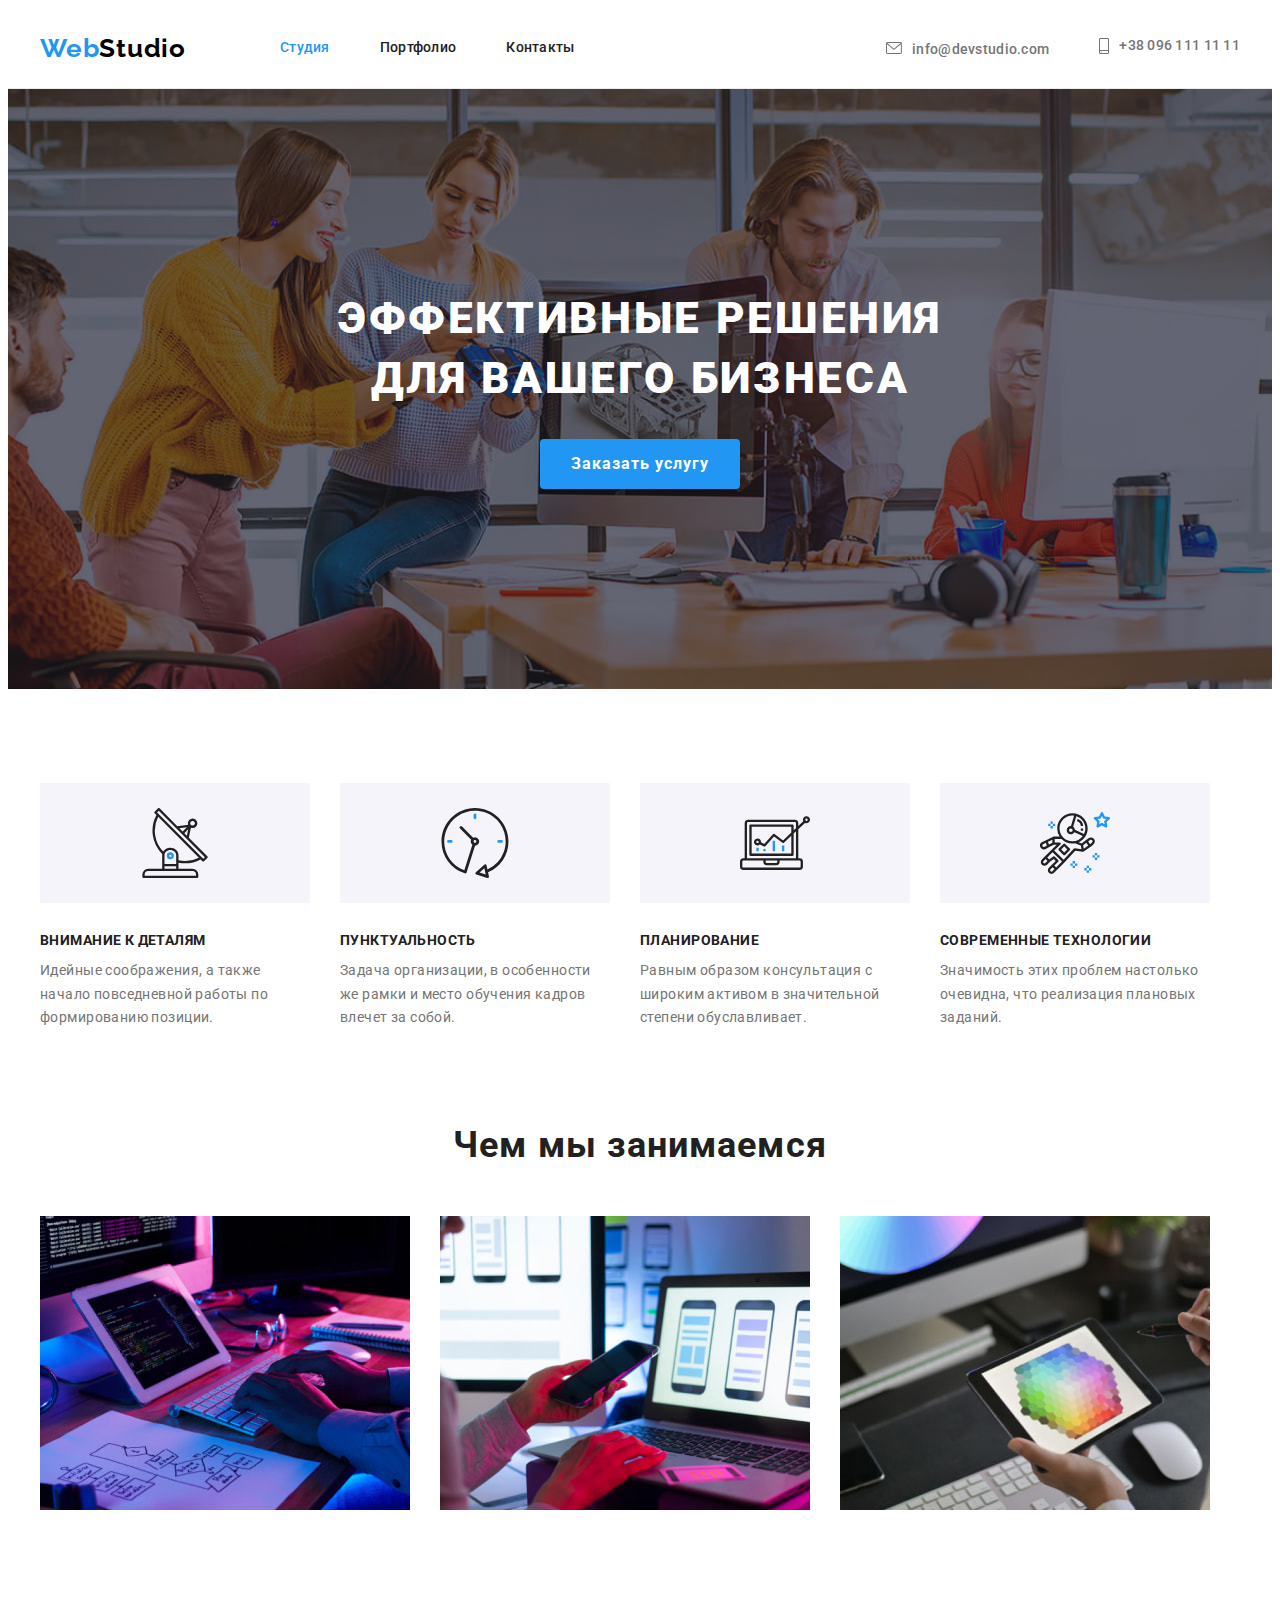
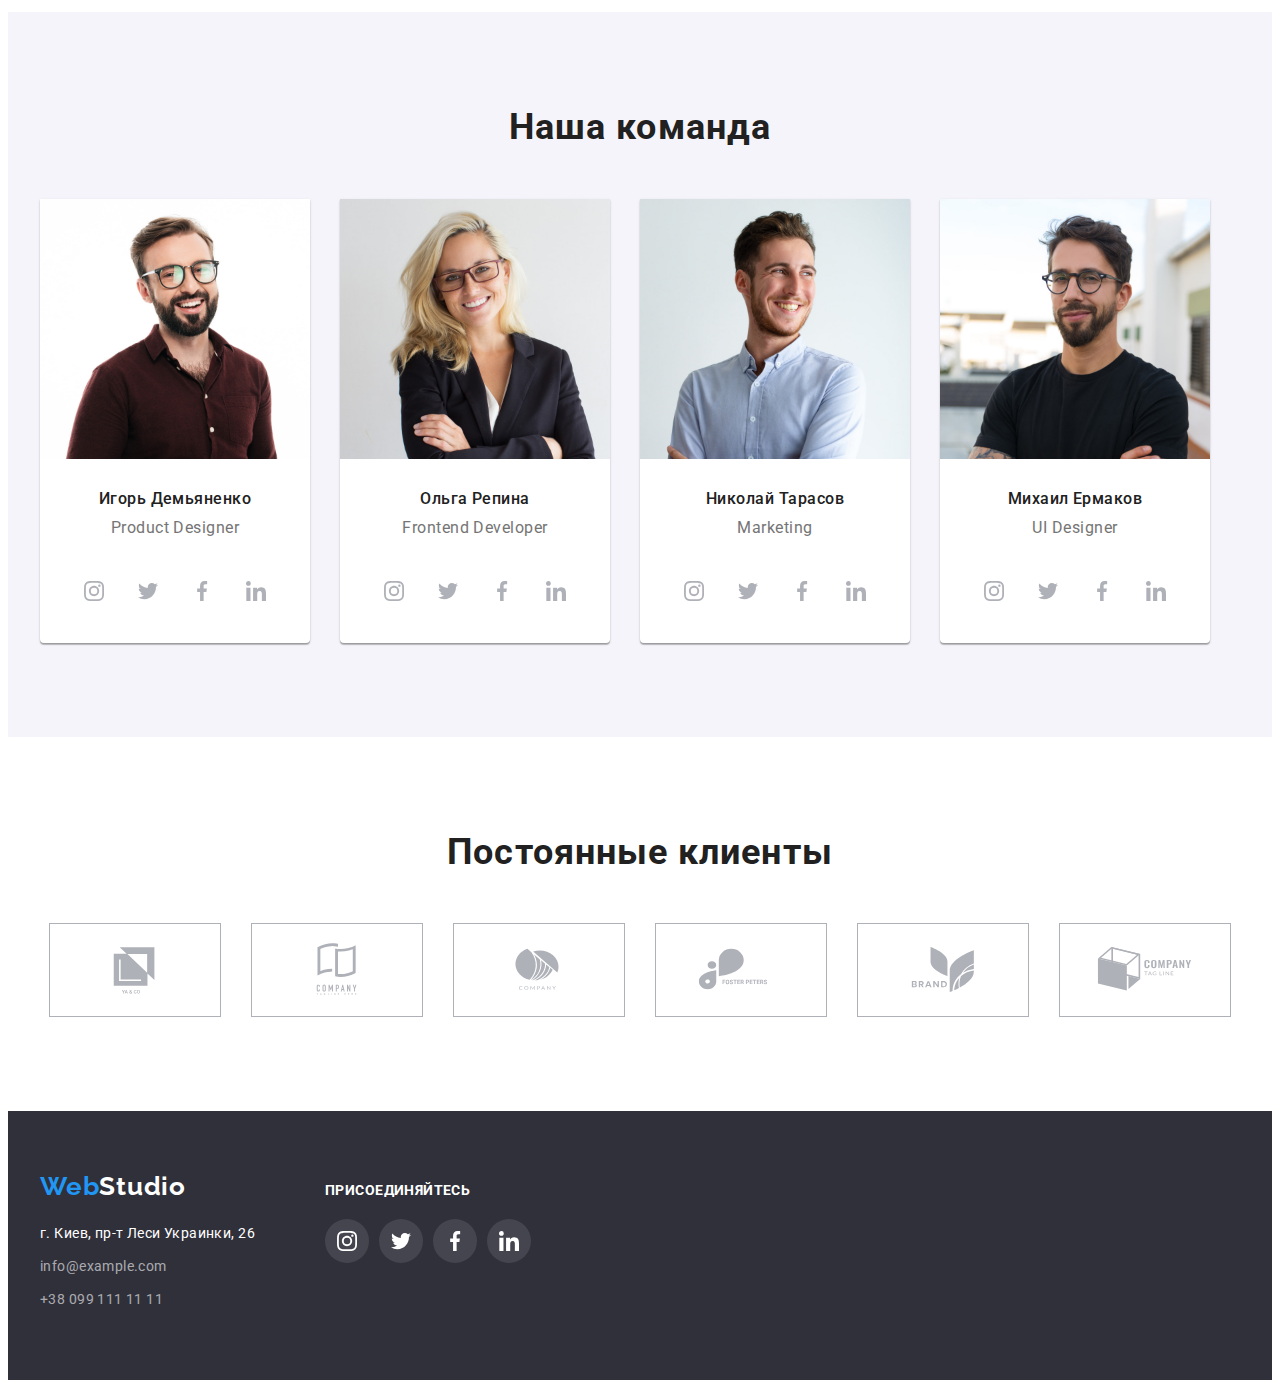
==== index.html @ c4094165 "Initial commit" ====
<!DOCTYPE html>
<html lang="ru">
  <head>
    <meta charset="UTF-8" />
    <meta http-equiv="X-UA-Compatible" content="IE=edge" />
    <meta name="viewport" content="width=device-width, initial-scale=1.0" />
    <title>Главная страница веб-студии</title>
    <link rel="preconnect" href="https://fonts.googleapis.com" />
    <link rel="preconnect" href="https://fonts.gstatic.com" crossorigin />
    <link
      href="https://fonts.googleapis.com/css2?family=Raleway:wght@700&family=Roboto:wght@400;500;700;900&display=swap"
      rel="stylesheet"
    />
    <link
      rel="stylesheet"
      href="https://cdnjs.cloudflare.com/ajax/libs/modern-normalize/1.1.0/modern-normalize.min.css"
      integrity="sha512-wpPYUAdjBVSE4KJnH1VR1HeZfpl1ub8YT/NKx4PuQ5NmX2tKuGu6U/JRp5y+Y8XG2tV+wKQpNHVUX03MfMFn9Q=="
      crossorigin="anonymous"
      referrerpolicy="no-referrer"
    />

    <link rel="stylesheet" href="./css/styles.css" />
  </head>

  <body>
    <!-- Шапка сайту-->
    <header class="header">
      <div class="container">
        <a class="logo studio" href="WebStudio" aria-label="Логотип сайта WebStudio"
          >Web<span class="studio-black">Studio</span></a
        >

        <nav class="navigation">
          <ul class="list-nav">
            <li class="item-nav">
              <a class="link active" href="#">Студия</a>
            </li>
            <li class="item-nav">
              <a class="link" href="./portfolio.html">Портфолио</a>
            </li>
            <li class="item-nav">
              <a class="link" href="#">Контакты</a>
            </li>
          </ul>
        </nav>

        <ul class="auth-nav list">
          <li class="item">
            <a class="mail" href="mailto:info@devstudio.com">
              <svg class="icon-envelope" width="16px" height="12px">
                <use href="./images/icon.svg/sprite.svg.svg#icon-envelope"></use></svg
              >info@devstudio.com</a
            >
          </li>
          <li class="item">
            <a class="phone" href="tel:380961111111">
              <svg class="icon-phone" width="10px" height="16px">
                <use href="./images/icon.svg/sprite.svg.svg#icon-smartphone"></use></svg
              >+38 096 111 11 11</a
            >
          </li>
        </ul>
      </div>
    </header>

    <main>
      <!--Секція Герой-->

      <section class="hero">
        <div class="container">
          <h1 class="hero-title">Эффективные решения для вашего бизнеса</h1>
          <button class="btn studio" type="button">Заказать услугу</button>
        </div>
      </section>

      <!--Секція Особливості-->
      <section class="section">
        <div class="container">
          <h2 class="visually-hidden">Преимущества</h2>
          <ul class="feature-list">
            <li class="feature-item">
              <div class="feature-icon">
                <svg class="icon-antenna" width="70" height="70">
                  <use href="./images/icon.svg/sprite.svg.svg#icon-antenna"></use>
                </svg>
              </div>
              <h3 class="feature-title">Внимание к деталям</h3>
              <p class="description">
                Идейные соображения, а также начало повседневной работы по формированию позиции.
              </p>
            </li>
            <li class="feature-item">
              <div class="feature-icon">
                <svg class="icon-antenna" width="70" height="70">
                  <use href="./images/icon.svg/sprite.svg.svg#icon-clock"></use>
                </svg>
              </div>
              <h3 class="feature-title">Пунктуальность</h3>
              <p class="description">
                Задача организации, в особенности же рамки и место обучения кадров влечет за собой.
              </p>
            </li>
            <li class="feature-item">
              <div class="feature-icon">
                <svg class="icon-antenna" width="70" height="70">
                  <use href="./images/icon.svg/sprite.svg.svg#icon-diagram"></use>
                </svg>
              </div>
              <h3 class="feature-title">Планирование</h3>
              <p class="description">
                Равным образом консультация с широким активом в значительной степени обуславливает.
              </p>
            </li>
            <li class="feature-item">
              <div class="feature-icon">
                <svg class="icon-antenna" width="70" height="70">
                  <use href="./images/icon.svg/sprite.svg.svg#icon-astronaut"></use>
                </svg>
              </div>
              <h3 class="feature-title">Современные технологии</h3>
              <p class="description">
                Значимость этих проблем настолько очевидна, что реализация плановых заданий.
              </p>
            </li>
          </ul>
        </div>
      </section>

      <!--Секция про нас-->
      <section class="section about-section">
        <div class="container">
          <h2 class="section-title">Чем мы занимаемся</h2>
          <ul class="list-about">
            <li class="item-img">
              <img class="about-img" src="./images/product/img-1.jpg" alt="Ноутбуки" width="370" />
            </li>
            <li class="item-img">
              <img class="about-img" src="./images/product/img-2.jpg" alt="Телефони" width="370" />
            </li>
            <li class="item-img">
              <img class="about-img" src="./images/product/img-3.jpg" alt="Планшети" width="370" />
            </li>
          </ul>
        </div>
      </section>

      <!--Секція Команда-->
      <section class="section team">
        <div class="container">
          <h2 class="section-title">Наша команда</h2>

          <ul class="member-list">
            <li class="member-item">
              <img
                class="member-img"
                src="./images/command/member-1.jpg"
                alt="Игорь Демьяненко"
                width="270"
              />
              <div class="member-text">
                <h3 class="member-title">Игорь Демьяненко</h3>
                <p class="member-position">Product Designer</p>
              </div>
              <ul class="social-items">
                <li class="socials">
                  <a class="border-icon" href="Instagram">
                    <svg class="icon-instagram" width="20px" height="20px">
                      <use href="./images/icon.svg/sprite.svg.svg#icon-instagram"></use>
                    </svg>
                  </a>
                </li>

                <li class="socials">
                  <a class="border-icon" href="Twitter">
                    <svg class="icon-twitter" width="20px" height="20px">
                      <use href="./images/icon.svg/sprite.svg.svg#icon-twitter"></use>
                    </svg>
                  </a>
                </li>

                <li class="socials">
                  <a class="border-icon" href="Facebook">
                    <svg class="icon-facebook" width="20px" height="20px">
                      <use href="./images/icon.svg/sprite.svg.svg#icon-facebook"></use>
                    </svg>
                  </a>
                </li>

                <li class="socials">
                  <a class="border-icon" href="Linkedin">
                    <svg class="icon-linkedin" width="20px" height="20px">
                      <use href="./images/icon.svg/sprite.svg.svg#icon-linkedin"></use>
                    </svg>
                  </a>
                </li>
              </ul>
            </li>

            <li class="member-item">
              <img
                class="member-img"
                src="./images/command/member-2.jpg"
                alt="Ольга Репина"
                width="270"
              />
              <div class="member-text">
                <h3 class="member-title">Ольга Репина</h3>
                <p class="member-position">Frontend Developer</p>
              </div>
              <ul class="social-items">
                <li class="socials">
                  <a class="border-icon" href="Instagram">
                    <svg class="icon-instagram" width="20px" height="20px">
                      <use href="./images/icon.svg/sprite.svg.svg#icon-instagram"></use>
                    </svg>
                  </a>
                </li>

                <li class="socials">
                  <a class="border-icon" href="Twitter">
                    <svg class="icon-twitter" width="20px" height="20px">
                      <use href="./images/icon.svg/sprite.svg.svg#icon-twitter"></use>
                    </svg>
                  </a>
                </li>

                <li class="socials">
                  <a class="border-icon" href="Facebook">
                    <svg class="icon-facebook" width="20px" height="20px">
                      <use href="./images/icon.svg/sprite.svg.svg#icon-facebook"></use>
                    </svg>
                  </a>
                </li>

                <li class="socials">
                  <a class="border-icon" href="Linkedin">
                    <svg class="icon-instagram" width="20px" height="20px">
                      <use href="./images/icon.svg/sprite.svg.svg#icon-linkedin"></use>
                    </svg>
                  </a>
                </li>
              </ul>
            </li>

            <li class="member-item">
              <img
                class="member-img"
                src="./images/command/member-3.jpg"
                alt="Николай Тарасов"
                width="270"
              />
              <div class="member-text">
                <h3 class="member-title">Николай Тарасов</h3>
                <p class="member-position">Marketing</p>
              </div>
              <ul class="social-items">
                <li class="socials">
                  <a class="border-icon" href="Instagram">
                    <svg class="icon-instagram" width="20px" height="20px">
                      <use href="./images/icon.svg/sprite.svg.svg#icon-instagram"></use>
                    </svg>
                  </a>
                </li>

                <li class="socials">
                  <a class="border-icon" href="Twitter">
                    <svg class="icon-twitter" width="20px" height="20px">
                      <use href="./images/icon.svg/sprite.svg.svg#icon-twitter"></use>
                    </svg>
                  </a>
                </li>

                <li class="socials">
                  <a class="border-icon" href="Facebook">
                    <svg class="icon-facebook" width="20px" height="20px">
                      <use href="./images/icon.svg/sprite.svg.svg#icon-facebook"></use>
                    </svg>
                  </a>
                </li>

                <li class="socials">
                  <a class="border-icon" href="Linkedin">
                    <svg class="icon-linkedin" width="20px" height="20px">
                      <use href="./images/icon.svg/sprite.svg.svg#icon-linkedin"></use>
                    </svg>
                  </a>
                </li>
              </ul>
            </li>

            <li class="member-item">
              <img
                class="member-img"
                src="./images/command/member-4.jpg"
                alt="Михаил Ермаков"
                width="270"
              />
              <div class="member-text">
                <h3 class="member-title">Михаил Ермаков</h3>
                <p class="member-position">UI Designer</p>
              </div>
              <ul class="social-items team">
                <li class="socials">
                  <a class="border-icon" href="Instagram">
                    <svg class="icon-instagram" width="20px" height="20px">
                      <use href="./images/icon.svg/sprite.svg.svg#icon-instagram"></use>
                    </svg>
                  </a>
                </li>
                <li class="socials">
                  <a class="border-icon" href="Twitter">
                    <svg class="icon-twitter" width="20px" height="20px">
                      <use href="./images/icon.svg/sprite.svg.svg#icon-twitter"></use>
                    </svg>
                  </a>
                </li>
                <li class="socials">
                  <a class="border-icon" href="Facebook">
                    <svg class="icon-facebook" width="20px" height="20px">
                      <use href="./images/icon.svg/sprite.svg.svg#icon-facebook"></use>
                    </svg>
                  </a>
                </li>
                <li class="socials">
                  <a class="border-icon" href="Linkedin">
                    <svg class="icon-linkedin" width="20px" height="20px">
                      <use href="./images/icon.svg/sprite.svg.svg#icon-linkedin"></use>
                    </svg>
                  </a>
                </li>
              </ul>
            </li>
          </ul>
        </div>
      </section>
    </main>

    <!--Постійні клієнти-->
    <section class="customers">
      <h2 class="title-customs">Постоянные клиенты</h2>
      <div class="container">
        <ul class="permanent-customers">
          <li class="customs">
            <a class="customs-border" href="Company">
              <svg class="customs-item" width="106px" height="60px">
                <use href="./images/icon.svg/sprite.svg.svg#icon-clients-1"></use>
              </svg>
            </a>
          </li>

          <li class="customs">
            <a class="customs-border" href="Company">
              <svg class="customs-item" width="106px" height="60px">
                <use href="./images/icon.svg/sprite.svg.svg#icon-clients-2"></use>
              </svg>
            </a>
          </li>

          <li class="customs">
            <a class="customs-border" href="Company">
              <svg class="customs-item" width="106px" height="60px">
                <use href="./images/icon.svg/sprite.svg.svg#icon-clients-3"></use>
              </svg>
            </a>
          </li>

          <li class="customs">
            <a class="customs-border" href="Company">
              <svg class="customs-item" width="106px" height="60px">
                <use href="./images/icon.svg/sprite.svg.svg#icon-clients-4"></use>
              </svg>
            </a>
          </li>

          <li class="customs">
            <a class="customs-border" href="Company">
              <svg class="customs-item" width="106px" height="60px">
                <use href="./images/icon.svg/sprite.svg.svg#icon-clients-5"></use>
              </svg>
            </a>
          </li>

          <li class="customs">
            <a class="customs-border" href="Company">
              <svg class="customs-item" width="106" height="60">
                <use href="./images/icon.svg/sprite.svg.svg#icon-clients-6"></use>
              </svg>
            </a>
          </li>
        </ul>
      </div>
    </section>

    <!--Підвал сайту-->
    <footer class="footer">
      <div class="container footer-container">
        <div class="footer-block">
          <a class="logo footer" href="WebStudio" aria-label="Логотип сайта WebStudio"
            >Web<span class="studio-white">Studio</span></a
          >
          <address class="footer">
            <ul class="list-footer">
              <li class="item">
                <a class="address" href="address" aria-label="Ссилка на сайт Google maps"
                  >г. Киев, пр-т Леси Украинки, 26</a
                >
              </li>
              <li class="item">
                <a class="mail" href="mailto:info@example.com">info@example.com</a>
              </li>
              <li class="item">
                <a class="phone" href="tel:380991111111">+38 099 111 11 11</a>
              </li>
            </ul>
          </address>
        </div>

        <div class="join-us">
          <p class="join-title">Присоединяйтесь</p>
          <ul class="join social-items">
            <li class="socials-join">
              <a class="border-icon link" href="Instagram">
                <svg class="icon-instagram" width="20px" height="20px">
                  <use href="./images/icon.svg/sprite.svg.svg#icon-instagram"></use>
                </svg>
              </a>
            </li>

            <li class="socials-join">
              <a class="border-icon link" href="Twitter">
                <svg class="icon-twitter" width="20px" height="20px">
                  <use href="./images/icon.svg/sprite.svg.svg#icon-twitter"></use>
                </svg>
              </a>
            </li>

            <li class="socials-join">
              <a class="border-icon link" href="Facebook">
                <svg class="icon-facebook" width="20px" height="20px">
                  <use href="./images/icon.svg/sprite.svg.svg#icon-facebook"></use>
                </svg>
              </a>
            </li>

            <li class="socials-join">
              <a class="border-icon link" href="Linkedin">
                <svg class="icon-linkedin" width="20px" height="20px">
                  <use href="./images/icon.svg/sprite.svg.svg#icon-linkedin"></use>
                </svg>
              </a>
            </li>
          </ul>
        </div>
      </div>
    </footer>
  </body>
</html>
---- css/styles.css ----
:root {
  --main-font: 'Roboto', sans-serif;
  --secondare-font: 'Raleway', sans-serif;

  /* text-colors */
  --accent-cl: #2196f3;
  --main-txt-cl: #212121;
  --secondary-txt-cl: #757575;
  --white-color: #ffffff;
  --black-color: #000000;

  /* background colors */
  --dark-bg-cl: #2f303a;
  --white-bg-cl: #ffffff;
  --accent-bg-cl: #2196f3;
  --secondary-bg-color: #f5f4fa;
}

body {
  font-family: var(--main-font);
  font-size: 14px;
  line-height: 1.71;
  letter-spacing: 0.03em;

  color: var(--main-txt-cl);
}

h1,
h2,
h3,
h4,
p,
ul {
  margin: 0;
  padding: 0;
}

.visually-hidden {
  position: absolute;
  width: 1px;
  height: 1px;
  margin: -1px;
  border: 0;
  padding: 0;
  white-space: nowrap;
  clip-path: inset(100%);
  clip: rect(0 0 0 0);
  overflow: hidden;
}

.section {
  padding: 94px 0;
}

.about-section {
  padding-top: 0;
}

.container {
  display: block;
  align-items: center;
}

.container .services {
  display: flex;
  flex-wrap: wrap;
}

.header .container {
  display: flex;
  align-items: center;
  justify-content: center;
}

.container {
  width: 1200px;
  padding-left: 15px;
  padding-right: 15px;
  margin-left: auto;
  margin-right: auto;
}

.hero .container {
  max-width: 1600px;
}

.container-portfolio:hover {
  border: 2px solid var(--accent-bg-cl);
}

.list-about {
  display: flex;
  margin-right: 30px;
}

.member-list {
  display: flex;
}

/* секція header */

.logo {
  font-family: 'Raleway', sans-serif;
  font-weight: 700;
  font-size: 26px;
  line-height: 1.19;
  letter-spacing: 0.03em;
  font-style: normal;
  text-decoration: none;

  color: var(--accent-cl);
}

.logo.studio,
.logo.portfolio {
  margin-right: 94px;
}

.logo.studio:last-child {
  margin-right: 0;
}

.navigation .link {
  display: block;
  padding-top: 32px;
  padding-bottom: 32px;

  font-weight: 500;
  font-size: 14px;
  line-height: 1.14;
  letter-spacing: 0.02em;
  font-style: normal;
  text-decoration: none;

  color: var(--main-txt-cl);
}

.list-nav {
  display: flex;
  list-style: none;
}

.item-nav {
  margin-right: 50px;
}

.item-nav:last-child {
  margin-right: 0;
}

.auth-nav.item,
.auth-nav.list {
  display: flex;
  margin-left: 50px;
  justify-content: center;
  align-items: baseline;
}

.auth-nav .item {
  display: flex;
  align-items: baseline;
}

.auth-nav.list {
  margin-left: auto;
}

.auth-nav .item + .item {
  margin-left: 50px;
}

.header {
  background-color: var(--white-bg-cl);
  border-bottom: 1px solid #ececec;
}

/*Header Address*/
.mail,
.phone {
  display: inline-flex;
  justify-content: center;
}

.mail {
  align-items: baseline;
}

.phone {
align-items: center;
}


.icon-envelope,
.icon-phone {
  display: flex;
  justify-content: center;
  margin-right: 10px;
  fill: currentColor;
}

.header .list .mail,
.header .list .phone {
  font-weight: 500;
  font-size: 14px;
  line-height: 1.14;
  letter-spacing: 0.02em;
  font-style: normal;
  text-decoration: none;

  color: var(--secondary-txt-cl);
}

.header .link.active {
  color: var(--accent-cl);
}

.header .list .mail:hover,
.header .list .phone:hover,
.link:hover,
.header .list .mail:focus,
.header .list .phone:focus,
.link:focus,
.footer .list-footer .mail:hover,
.footer .list-footer .mail:focus,
.footer .list-footer .phone:hover,
.footer .list-footer .phone:focus {
  color: var(--accent-cl);
}

.logo-black {
  font-family: 'Raleway', sans-serif;
  font-weight: 700;
  font-size: 26px;
  line-height: 1.19;
  letter-spacing: 0.03em;

  color: var(--black-color);
}

.studio-black {
  color: var(--black-color);
}

.studio-white {
  color: var(--white-color);
}

/*Секція герой*/

.hero {
  text-align: center;
  padding-top: 200px;
  padding-bottom: 200px;
  max-width: 1600px;
  margin-left: auto;
  margin-right: auto;

  background-color: var(--dark-bg-cl);
  background-image: linear-gradient(to right, rgba(47, 48, 58, 0.4), rgba(47, 48, 58, 0.4)),
    url(../images/bg-image/bcg-hero.jpg);
  background-repeat: no-repeat;
  background-position: center;
  background-size: cover;
}

.hero-title {
  margin-bottom: 30px;
  width: 696px;
  margin-right: auto;
  margin-left: auto;

  font-weight: 900;
  font-size: 44px;
  line-height: 1.36;
  text-align: center;
  letter-spacing: 0.06em;
  text-transform: uppercase;

  color: var(--white-color);
}

/* Button */
.btn.studio {
  width: 200px;
  height: 50px;
  border-radius: 4px;
  border: transparent;
}

.btn.studio:hover,
.btn.studio:focus {
  background-color: #188ce8;
}

.btn,
.nav-item {
  font-family: inherit;
  font-weight: 700;
  font-size: 16px;
  line-height: 1.88;
  letter-spacing: 0.06em;
  cursor: pointer;
  text-decoration: none;
  font-style: normal;

  color: var(--secondary-bg-color);
}

.navigation-btn {
  display: flex;
  flex-wrap: wrap;
  text-align: center;
  justify-content: center;
  list-style: none;
  margin-bottom: 50px;
}

.nav-item {
  align-items: center;
  text-align: left;
  justify-content: center;
  margin-right: 8px;
}

.nav-item:last-child {
  margin-right: 0;
}

.nav-btn {
  font-family: inherit;
  font-weight: 500;
  font-size: 16px;
  line-height: 1.63;
  letter-spacing: 0.03em;
  text-decoration: none;
  font-style: normal;
  cursor: pointer;
  border: none;
  width: 128px;
  height: 38px;
  border-radius: 4px;

  color: var(--main-txt-cl);
  background: var(--secondary-bg-color);
}

.btn,
button.nav-btn:hover,
.btn,
button.nav-btn:focus {
  color: var(--white-color);
  background: var(--accent-bg-cl);
  box-shadow: 0px 4px 4px rgba(0, 0, 0, 0.25);
}

.nav-btn.active {
  color: var(--white-color);
  background-color: var(--accent-bg-cl);
}

.btn {
  margin-right: 0;
}

/*Секція Features*/
.feature-icon {
  display: flex;
  width: 270px;
  height: 120px;
  align-items: center;
  justify-content: center;
  background-color: var(--secondary-bg-color);
  background-position: center;
  margin-bottom: 30px;
}

.feature-title {
  font-weight: 700;
  font-size: 14px;
  line-height: 1.14;
  letter-spacing: 0.03em;
  text-transform: uppercase;
  margin-bottom: 10px;

  color: var(--main-txt-cl);
}

.feature-list {
  display: flex;
  flex-wrap: wrap;
}

.feature-item {
  width: 270px;
  list-style: none;
  margin-right: 30px;
}

.feature-item:last-child {
  margin-right: 0;
}

.feature-item .description {
  font-weight: 400;
}

.description {
  font-size: 14px;
  line-height: 1.71;
  letter-spacing: 0.03em;
  text-transform: none;

  color: var(--secondary-txt-cl);
}

/*Секція About*/
.member-img {
  display: block;
  max-width: 100%;
  height: auto;
}

.item-img {
  width: 370px;
  margin-right: 30px;
}

.item-img:last-child {
  margin-right: 0;
}

.list-about {
  list-style: none;
}

.section-title {
  font-weight: 700;
  font-size: 36px;
  line-height: 1.17;
  text-align: center;
  letter-spacing: 0.03em;
  margin-bottom: 50px;

  color: var(--main-txt-cl);
}

/*Секція команда*/
.section.team {
  background-color: var(--secondary-bg-color);
}

.member-item {
  width: 270px;
  margin-right: 30px;
  box-shadow: 0px 1px 3px rgba(0, 0, 0, 0.12), 0px 1px 1px rgba(0, 0, 0, 0.14),
    0px 2px 1px rgba(0, 0, 0, 0.2);
  border-radius: 0px 0px 4px 4px;
  background-color: var(--white-bg-cl);
}

.member-item:last-child {
  margin-right: 0;
}

.member-text {
  padding-top: 30px;
  padding-bottom: 16px;
}

.link,
.member-list,
.list,
.member-item {
  list-style: none;
}

.member-title {
  margin-bottom: 10px;

  font-weight: 500;
  font-size: 16px;
  line-height: 1.19;
  text-align: center;
  letter-spacing: 0.03em;

  color: var(--main-txt-cl);
}

.member-position {
  font-size: 16px;
  line-height: 1.19;
  text-align: center;
  letter-spacing: 0.03em;
  margin-bottom: 16px;
  color: var(--secondary-txt-cl);
}

.social-items {
  display: flex;
  list-style: none;

  align-items: center;
  background-position: center;
  justify-content: center;
}

.social-items.team {
  padding-bottom: 30px;
}
.socials {
  margin-right: 10px;
}

.socials:last-child {
  margin-right: 0;
}

/*Постійні клієнти*/
.customers {
  padding-top: 94px;
  padding-bottom: 94px;
}

.customs {
  list-style: none;
  margin-right: 30px;
}
.customs:last-child {
  margin-right: 0;
}

.customs-item {
  background-position: center;
  align-items: center;
  justify-content: center;
}

.permanent-customers {
  display: flex;
  align-items: center;
  justify-content: center;
  cursor: pointer;
}

.customs-border {
  display: flex;
  width: 170px;
  height: 92px;
  align-items: center;
  justify-content: center;
  cursor: pointer;
  border: 1px solid #afb1b8;
  background-position: center;

  fill: #afb1b8;
}

.customs-border:hover,
.customs-border:focus {
  border: 1px solid var(--accent-cl);
  fill: var(--accent-cl);
}

.title-customs {
  font-weight: 700;
  font-size: 36px;
  line-height: 1.17;
  text-align: center;
  letter-spacing: 0.03em;
  margin-bottom: 50px;

  color: var(--main-txt-cl);
}

/*Portfolio*/

.services-title {
  font-weight: 700;
  font-size: 18px;
  line-height: 2;
  letter-spacing: 0.06em;
  font-style: normal;
  text-decoration: none;

  color: var(--main-txt-cl);
}

.services-list {
  padding: 20px 24px;
}

.services-title {
  font-size: 16px;
  line-height: 1.88;
  letter-spacing: 0.03em;
  color: var(--main-txt-cl);
}

.services-position {
  font-size: 16px;
  line-height: 1.88;
  list-style: none;

  color: var(--secondary-txt-cl);
}
.services-link {
  display: block;
  list-style: none;
  text-decoration: none;
}
.services {
  list-style: none;
}

.services-item {
  flex-basis: calc(100% / 3 - 30px);
  margin-right: 30px;
  margin-bottom: 30px;
}
.services-list {
  border-right: 1px solid #eeeeee;
  border-bottom: 1px solid #eeeeee;
  border-left: 1px solid #eeeeee;
}

.services-link:hover,
.services-link:focus {
  box-shadow: 0px 4px 4px rgba(0, 0, 0, 0.25);
}

.services-item:nth-last-child(-n + 3) {
  margin-bottom: 0;
}

.services-item:nth-child(3n) {
  margin-right: 0;
}

.portfolio {
  background-color: var(--main-bg-cl);
}

/*Footer*/
.footer {
  background-color: var(--dark-bg-cl);
}
.container.footer-container {
  padding-top: 60px;
  padding-bottom: 60px;
}

.footer .mail,
.footer .phone {
  font-size: 14px;
  line-height: 1.71;
  letter-spacing: 0.03em;
  font-style: normal;
  text-decoration: none;

  color: rgba(255, 255, 255, 0.6);
}

.address {
  font-size: 14px;
  line-height: 1.71;
  letter-spacing: 0.03em;
  font-style: normal;
  text-decoration: none;

  color: var(--white-color);
}

.logo.footer {
  display: block;
}

.list-footer {
  list-style: none;
}

.list-footer .item {
  margin-bottom: 9px;
}

.logo.footer {
  margin-bottom: 20px;
}
.join-title {
  font-weight: 700;
  font-size: 14px;
  line-height: 1.14;
  letter-spacing: 0.03em;
  text-transform: uppercase;
  text-decoration: none;
  margin-bottom: 20px;

  color: var(--white-color);
}

.footer .join-us {
  display: block;
  align-items: baseline;
  margin-left: 70px;
  margin-right: 0;
}

.container.footer-container {
  display: flex;
  align-items: baseline;
}
.socials-join {
  margin-right: 10px;
  justify-content: center;
  align-items: center;
}

.socials-join:last-child {
  margin-right: 0;
}

.border-icon {
  display: flex;
  width: 44px;
  height: 44px;

  background-position: center;
  border-radius: 50%;
  fill: #afb1b8;
  align-items: center;
  justify-content: center;
}

.border-icon:focus,
.border-icon:hover {
  display: flex;
  fill: var(--white-color);
  background-color: var(--accent-bg-cl);
  align-items: center;
  justify-content: center;
  background-position: center;
}

.border-icon.link {
  border-radius: 50%;
  fill: var(--white-color);
}

.border-icon.link:hover,
.border-icon.link:focus {
  background-color: var(--accent-cl);
}

.join.social-items {
  display: flex;
  list-style: none;
  width: 206px;
  height: 44px;

  align-items: center;
  background-position: center;
  justify-content: center;
}

.border-icon.link {
  background-color: rgba(255, 255, 255, 0.1);
}
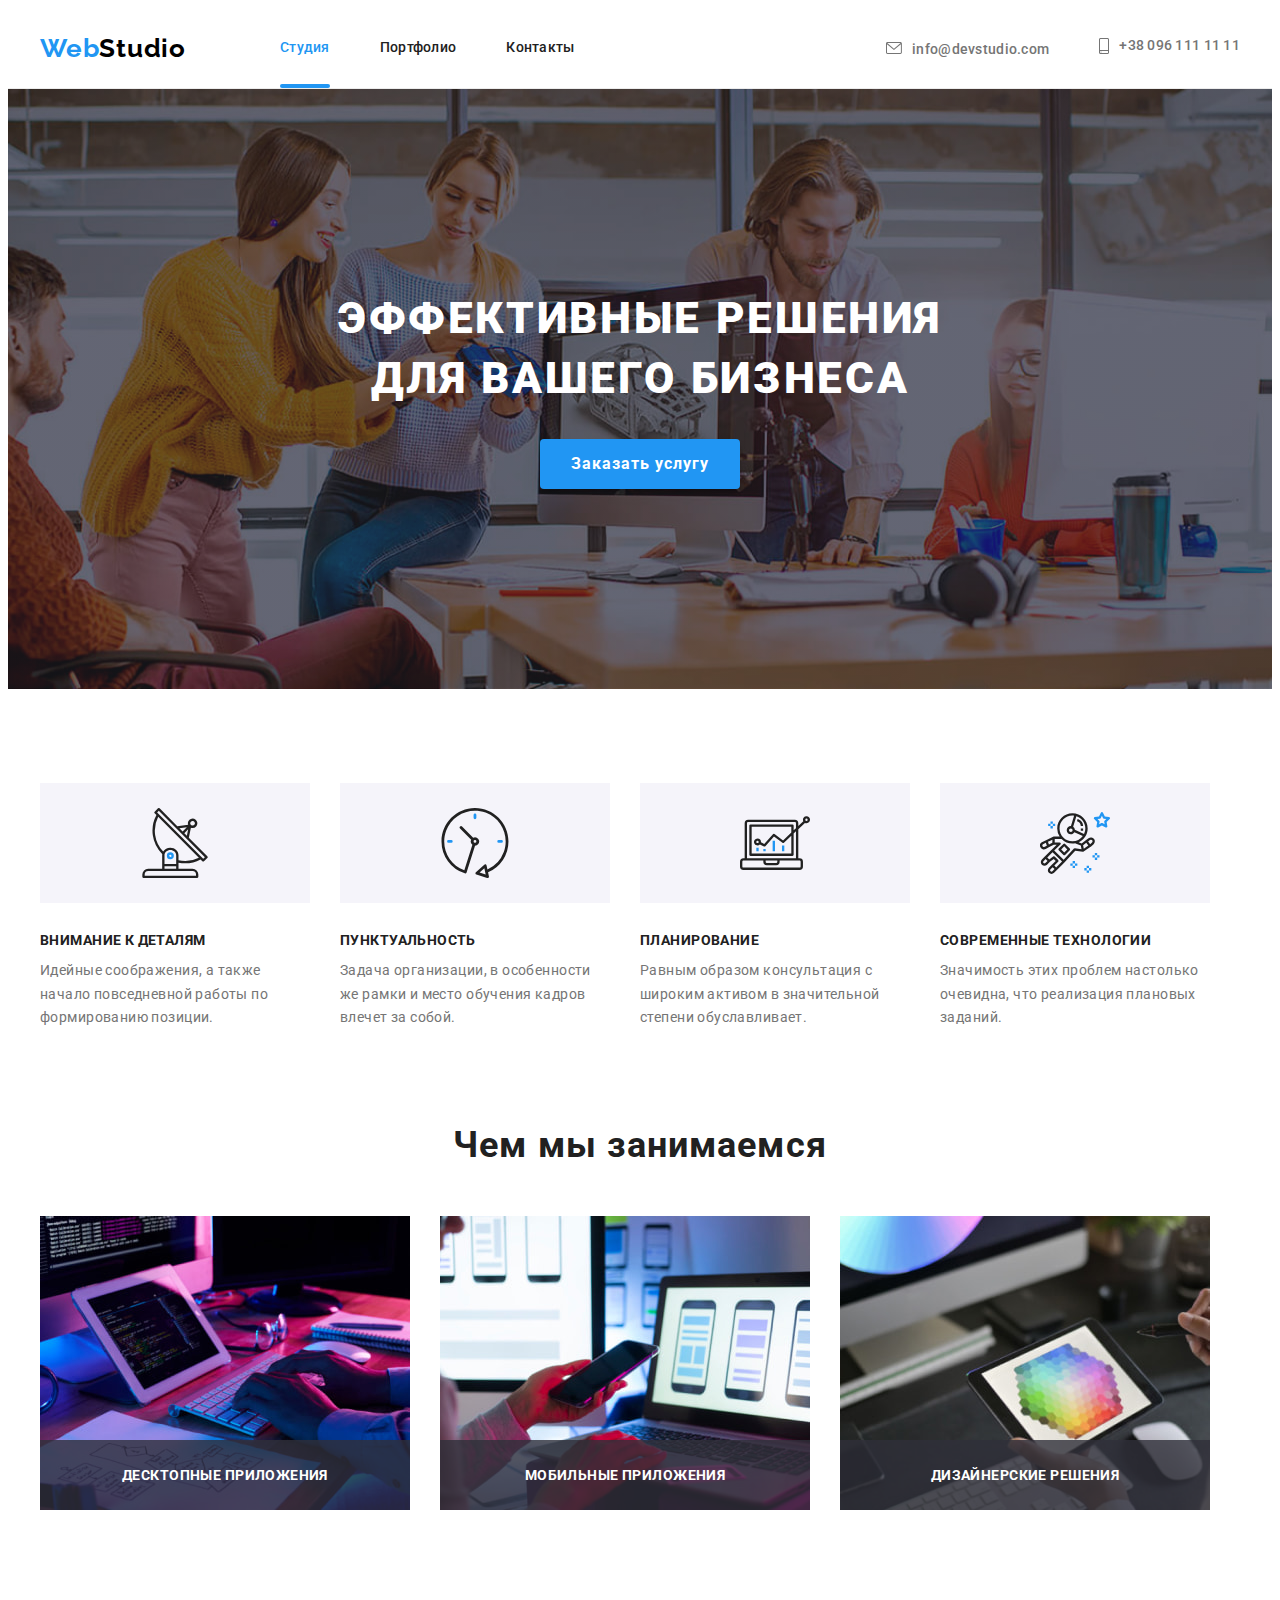
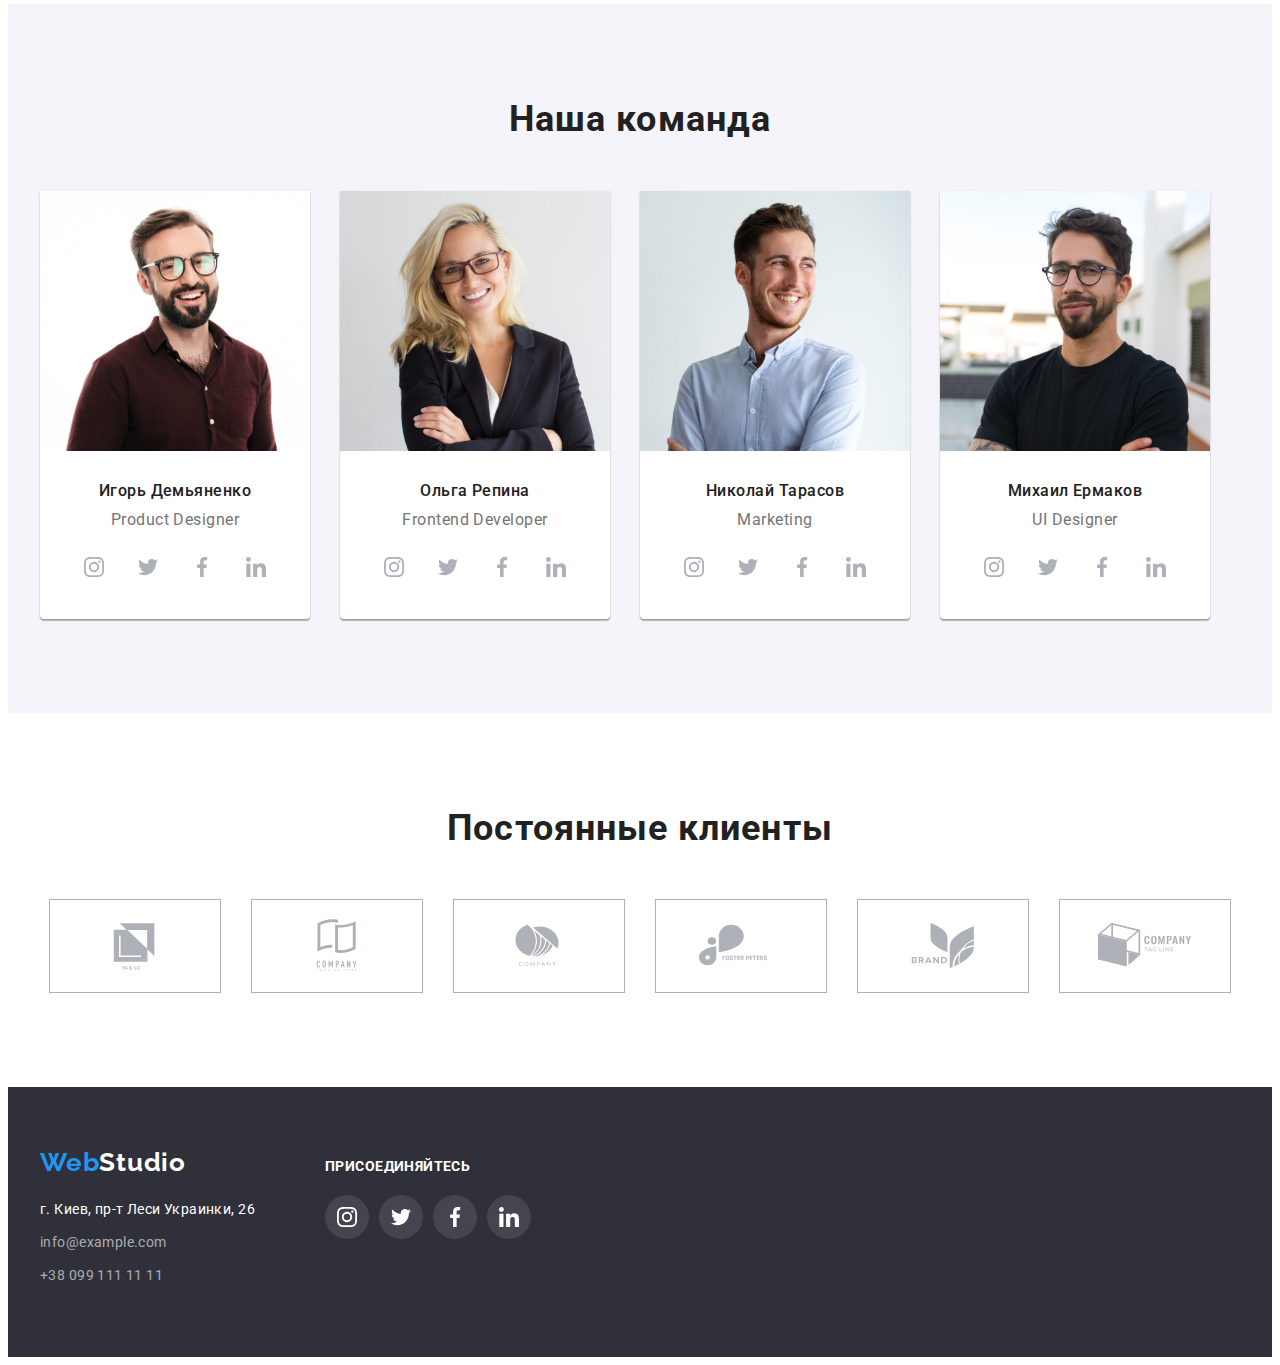
==== commit a56a1f7d: "about-cards" ====
--- a/index.html
+++ b/index.html
@@ -131,14 +131,26 @@
         <div class="container">
           <h2 class="section-title">Чем мы занимаемся</h2>
           <ul class="list-about">
+            
             <li class="item-img">
-              <img class="about-img" src="./images/product/img-1.jpg" alt="Ноутбуки" width="370" />
-            </li>
+            <img class="about-img" src="./images/product/img-1.jpg" alt="Ноутбуки" width="370" />
+            <div class="digital-list">
+            <p class="digital-items">Десктопные приложения</p>
+            </div>
+            </li>
+
             <li class="item-img">
-              <img class="about-img" src="./images/product/img-2.jpg" alt="Телефони" width="370" />
-            </li>
+            <img class="about-img" src="./images/product/img-2.jpg" alt="Телефони" width="370" />
+            <div class="digital-list">
+            <p class="digital-items">Мобильные приложения</p>
+            </div>
+            </li>
+            
             <li class="item-img">
               <img class="about-img" src="./images/product/img-3.jpg" alt="Планшети" width="370" />
+            <div class="digital-list">
+              <p class="digital-items">Дизайнерские решения</p>
+            </div>
             </li>
           </ul>
         </div>
@@ -160,7 +172,7 @@
               <div class="member-text">
                 <h3 class="member-title">Игорь Демьяненко</h3>
                 <p class="member-position">Product Designer</p>
-              </div>
+              
               <ul class="social-items">
                 <li class="socials">
                   <a class="border-icon" href="Instagram">
@@ -194,6 +206,7 @@
                   </a>
                 </li>
               </ul>
+              </div>
             </li>
 
             <li class="member-item">
@@ -206,7 +219,6 @@
               <div class="member-text">
                 <h3 class="member-title">Ольга Репина</h3>
                 <p class="member-position">Frontend Developer</p>
-              </div>
               <ul class="social-items">
                 <li class="socials">
                   <a class="border-icon" href="Instagram">
@@ -240,6 +252,7 @@
                   </a>
                 </li>
               </ul>
+              </div>
             </li>
 
             <li class="member-item">
@@ -252,7 +265,6 @@
               <div class="member-text">
                 <h3 class="member-title">Николай Тарасов</h3>
                 <p class="member-position">Marketing</p>
-              </div>
               <ul class="social-items">
                 <li class="socials">
                   <a class="border-icon" href="Instagram">
@@ -286,6 +298,7 @@
                   </a>
                 </li>
               </ul>
+              </div>
             </li>
 
             <li class="member-item">
@@ -298,7 +311,6 @@
               <div class="member-text">
                 <h3 class="member-title">Михаил Ермаков</h3>
                 <p class="member-position">UI Designer</p>
-              </div>
               <ul class="social-items team">
                 <li class="socials">
                   <a class="border-icon" href="Instagram">
@@ -329,6 +341,7 @@
                   </a>
                 </li>
               </ul>
+              </div>
             </li>
           </ul>
         </div>
--- a/css/styles.css
+++ b/css/styles.css
@@ -52,10 +52,6 @@
   padding: 94px 0;
 }
 
-.about-section {
-  padding-top: 0;
-}
-
 .container {
   display: block;
   align-items: center;
@@ -88,10 +84,6 @@
   border: 2px solid var(--accent-bg-cl);
 }
 
-.list-about {
-  display: flex;
-  margin-right: 30px;
-}
 
 .member-list {
   display: flex;
@@ -133,6 +125,7 @@
   text-decoration: none;
 
   color: var(--main-txt-cl);
+  transition: 250ms cubic-bezier(0.4, 0, 0.2, 1);
 }
 
 .list-nav {
@@ -208,10 +201,26 @@
   text-decoration: none;
 
   color: var(--secondary-txt-cl);
+  transition: 250ms cubic-bezier(0.4, 0, 0.2, 1);
 }
 
 .header .link.active {
   color: var(--accent-cl);
+  transition: 250ms cubic-bezier(0.4, 0, 0.2, 1);
+  position: relative;
+}
+
+/* Підкреслення на active*/
+.link.active::after {
+content: '';
+display: block;
+width: 100%;
+height: 4px;
+border-radius: 2px;
+position: absolute;
+left: 0;
+bottom: 0;
+background-color: var(--accent-bg-cl);
 }
 
 .header .list .mail:hover,
@@ -285,6 +294,7 @@
   height: 50px;
   border-radius: 4px;
   border: transparent;
+  transition: 250ms cubic-bezier(0.4, 0, 0.2, 1);
 }
 
 .btn.studio:hover,
@@ -342,6 +352,7 @@
 
   color: var(--main-txt-cl);
   background: var(--secondary-bg-color);
+  transition: 250ms cubic-bezier(0.4, 0, 0.2, 1);
 }
 
 .btn,
@@ -414,22 +425,60 @@
 }
 
 /*Секція About*/
+.about-section {
+  padding-top: 0;
+}
+
 .member-img {
+  display: block;
+  
+  height: auto;
+}
+
+.item-img {
+  
+  margin-right: 30px;
+  position: relative;
+}
+
+
+.digital-list {
+position: absolute;
+display: flex;
+justify-content: center;
+align-items: center;
+width: 370px;
+height: 70px;
+left: 0;
+bottom: 0;
+
+
+background-color: rgba(47, 48, 58, 0.8);
+}
+
+.digital-items {
+font-weight: 700;
+font-size: 14px;
+line-height: 1.14;
+letter-spacing: 0.03em;
+text-transform: uppercase;
+
+color: var(--white-color);
+}
+
+.about-img {
   display: block;
   max-width: 100%;
   height: auto;
 }
 
-.item-img {
-  width: 370px;
-  margin-right: 30px;
-}
-
 .item-img:last-child {
   margin-right: 0;
 }
 
+
 .list-about {
+  display: flex;
   list-style: none;
 }
 
@@ -464,7 +513,6 @@
 
 .member-text {
   padding-top: 30px;
-  padding-bottom: 16px;
 }
 
 .link,
@@ -553,6 +601,7 @@
   background-position: center;
 
   fill: #afb1b8;
+  transition: 250ms cubic-bezier(0.4, 0, 0.2, 1);
 }
 
 .customs-border:hover,
@@ -640,6 +689,41 @@
   background-color: var(--main-bg-cl);
 }
 
+/*Оверлей Портфоліо*/
+.thumb-text {
+  font-size: 18px;
+  line-height: 1.56;
+  letter-spacing: 0.03em;
+  padding: 63px 24px;
+  justify-content: center;
+  align-items: center;
+  position: absolute;
+  width: 100%;
+  height: 100%;
+  top: 0;
+  left: 0;
+  padding: 63px 24px;
+  
+
+  color: var(--white-color);
+  background-color: rgba(33, 150, 243, 0.9);
+  opacity: 0;
+  transform: translateY(100%);
+
+  transition: transform 250ms cubic-bezier(0.4, 0, 0.2, 1);
+}
+
+.product-overlay {
+  position: relative;
+  overflow: hidden;
+}
+
+.services-link:hover .thumb-text,
+.services-link:focus .thumb-text {
+transform: translateY(0);
+opacity: 1;
+}
+
 /*Footer*/
 .footer {
   background-color: var(--dark-bg-cl);
@@ -658,6 +742,7 @@
   text-decoration: none;
 
   color: rgba(255, 255, 255, 0.6);
+  transition: 250ms cubic-bezier(0.4, 0, 0.2, 1);
 }
 
 .address {
@@ -728,6 +813,7 @@
   fill: #afb1b8;
   align-items: center;
   justify-content: center;
+  transition: 250ms cubic-bezier(0.4, 0, 0.2, 1);
 }
 
 .border-icon:focus,
@@ -764,3 +850,4 @@
 .border-icon.link {
   background-color: rgba(255, 255, 255, 0.1);
 }
+
